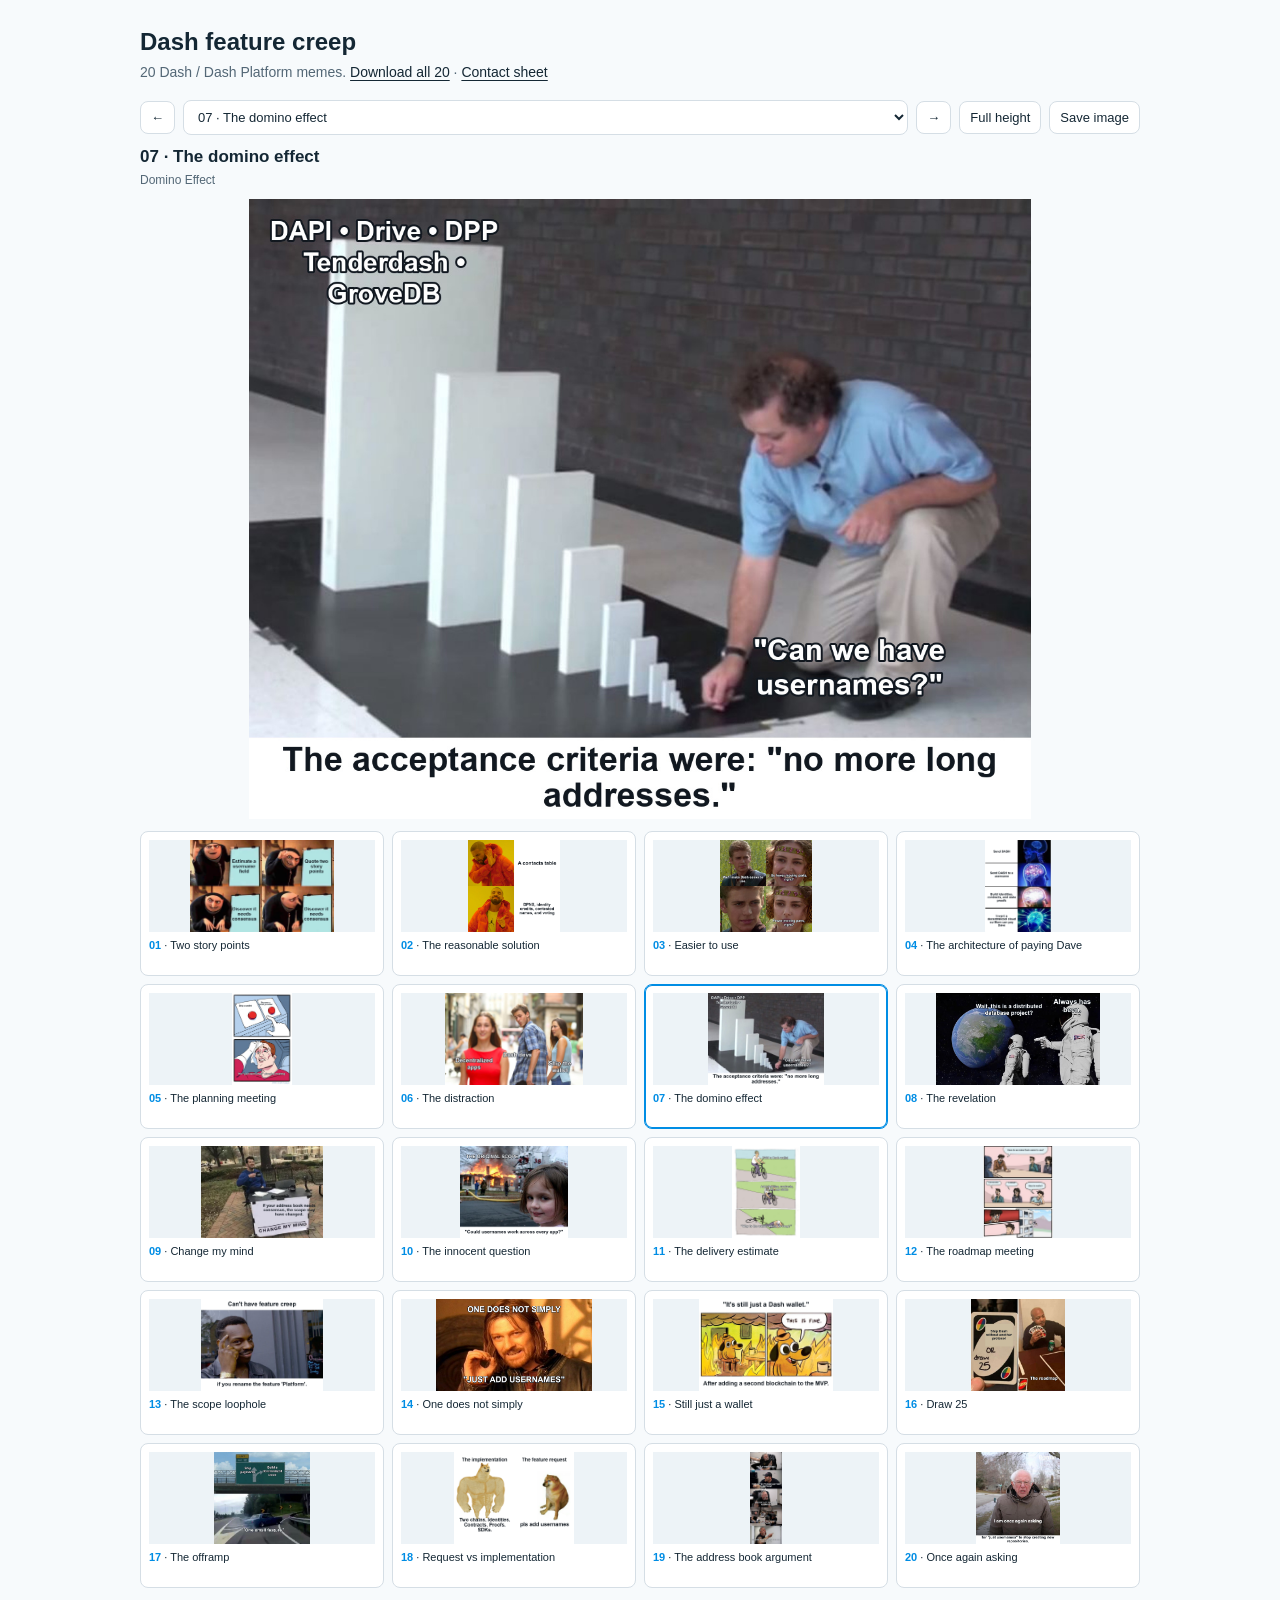
==== dash-feature-creep/index.html @ 3dcea393 "feat: publish Dash feature creep meme gallery" ====
<!doctype html><html><head><meta charset="utf-8"><meta name="viewport" content="width=device-width,initial-scale=1"><title>Dash feature creep — 20 memes</title><style>*{box-sizing:border-box}body{margin:0;font-family:var(--font-sans,Arial,sans-serif);color:var(--foreground,#142734)}.toolbar{display:flex;gap:8px;align-items:center;margin:0 0 12px;flex-wrap:wrap}button,select,a.action{font:inherit;font-size:13px;border:1px solid var(--border,#d5dee5);border-radius:8px;padding:8px 10px;color:var(--foreground,#142734);background:var(--card,#fff)}button,select{cursor:pointer}select{flex:1;min-width:150px}.stage{margin:0 0 12px;text-align:center}.stage img{display:block;width:100%;max-height:620px;object-fit:contain}.stage.full img{max-height:none}h2{font-size:17px;font-weight:650;margin:0 0 6px}.sub{font-size:12px;color:var(--muted-foreground,#536776);margin:0 0 12px}.grid{display:grid;grid-template-columns:repeat(4,minmax(0,1fr));gap:8px}.tile{padding:8px;text-align:left;border-radius:8px;background:var(--card,#fff);min-width:0}.tile[aria-pressed=true]{border-color:#008de4;box-shadow:inset 0 0 0 1px #008de4}.tile img{width:100%;height:92px;object-fit:contain;display:block;margin-bottom:6px;background:var(--secondary,#edf3f7)}.label{font-size:11px;line-height:1.3;display:block;min-height:29px}.n{color:#008de4;font-weight:800}button:hover{border-color:#008de4}a.action{text-decoration:none;white-space:nowrap}@media(max-width:450px){.grid{grid-template-columns:repeat(2,minmax(0,1fr))}.tile img{height:76px}.stage img{max-height:510px}.toolbar button{padding:8px}select{width:100%;order:-1;flex-basis:100%}}
:root{--background:#f7fafc;--foreground:#142734;--muted-foreground:#536776;--border:#d5dee5;--card:#fff;--secondary:#edf3f7;--font-sans:-apple-system,BlinkMacSystemFont,"Segoe UI",Arial,sans-serif;color-scheme:light}
@media(prefers-color-scheme:dark){:root{--background:#101820;--foreground:#dde6ee;--muted-foreground:#93a3b2;--border:#2a3844;--card:#17212b;--secondary:#1d2a35;color-scheme:dark}}
html{background:var(--background)}body{max-width:1040px;margin:0 auto;padding:28px 20px}h1{font-size:24px;margin:0 0 8px}.intro{font-size:14px;color:var(--muted-foreground);margin:0 0 20px}.intro a{color:var(--foreground);text-underline-offset:3px}.toolbar a:focus-visible,button:focus-visible,select:focus-visible{outline:2px solid #008de4;outline-offset:3px}@media(max-width:450px){body{padding:20px 12px}h1{font-size:21px}}
</style></head><body><h1>Dash feature creep</h1><p class="intro">20 Dash / Dash Platform memes. <a href="dash-feature-creep-20.zip" download>Download all 20</a> · <a href="contact-sheet.jpg">Contact sheet</a></p><div class="toolbar"><button id="prev" aria-label="Previous meme">←</button><select aria-label="Choose a meme"><option value="0" >01 · Two story points</option><option value="1" >02 · The reasonable solution</option><option value="2" >03 · Easier to use</option><option value="3" >04 · The architecture of paying Dave</option><option value="4" >05 · The planning meeting</option><option value="5" >06 · The distraction</option><option value="6" selected>07 · The domino effect</option><option value="7" >08 · The revelation</option><option value="8" >09 · Change my mind</option><option value="9" >10 · The innocent question</option><option value="10" >11 · The delivery estimate</option><option value="11" >12 · The roadmap meeting</option><option value="12" >13 · The scope loophole</option><option value="13" >14 · One does not simply</option><option value="14" >15 · Still just a wallet</option><option value="15" >16 · Draw 25</option><option value="16" >17 · The offramp</option><option value="17" >18 · Request vs implementation</option><option value="18" >19 · The address book argument</option><option value="19" >20 · Once again asking</option></select><button id="next" aria-label="Next meme">→</button><button id="expand" aria-pressed="false">Full height</button><a id="download" class="action" href="07-the-domino-effect.jpg" download="07-the-domino-effect.jpg">Save image</a></div><h2 id="title">07 · The domino effect</h2><p class="sub" id="detail">Domino Effect</p><figure class="stage"><img id="hero" src="07-the-domino-effect.jpg" alt="The domino effect"></figure><div class="grid"><button class="tile" data-index="0" aria-pressed="false"><img src="01-two-story-points.jpg" alt="Two story points"><span class="label"><span class="n">01</span> · Two story points</span></button><button class="tile" data-index="1" aria-pressed="false"><img src="02-the-reasonable-solution.jpg" alt="The reasonable solution"><span class="label"><span class="n">02</span> · The reasonable solution</span></button><button class="tile" data-index="2" aria-pressed="false"><img src="03-easier-to-use.jpg" alt="Easier to use"><span class="label"><span class="n">03</span> · Easier to use</span></button><button class="tile" data-index="3" aria-pressed="false"><img src="04-the-architecture-of-paying-dave.jpg" alt="The architecture of paying Dave"><span class="label"><span class="n">04</span> · The architecture of paying Dave</span></button><button class="tile" data-index="4" aria-pressed="false"><img src="05-the-planning-meeting.jpg" alt="The planning meeting"><span class="label"><span class="n">05</span> · The planning meeting</span></button><button class="tile" data-index="5" aria-pressed="false"><img src="06-the-distraction.jpg" alt="The distraction"><span class="label"><span class="n">06</span> · The distraction</span></button><button class="tile" data-index="6" aria-pressed="true"><img src="07-the-domino-effect.jpg" alt="The domino effect"><span class="label"><span class="n">07</span> · The domino effect</span></button><button class="tile" data-index="7" aria-pressed="false"><img src="08-the-revelation.jpg" alt="The revelation"><span class="label"><span class="n">08</span> · The revelation</span></button><button class="tile" data-index="8" aria-pressed="false"><img src="09-change-my-mind.jpg" alt="Change my mind"><span class="label"><span class="n">09</span> · Change my mind</span></button><button class="tile" data-index="9" aria-pressed="false"><img src="10-the-innocent-question.jpg" alt="The innocent question"><span class="label"><span class="n">10</span> · The innocent question</span></button><button class="tile" data-index="10" aria-pressed="false"><img src="11-the-delivery-estimate.jpg" alt="The delivery estimate"><span class="label"><span class="n">11</span> · The delivery estimate</span></button><button class="tile" data-index="11" aria-pressed="false"><img src="12-the-roadmap-meeting.jpg" alt="The roadmap meeting"><span class="label"><span class="n">12</span> · The roadmap meeting</span></button><button class="tile" data-index="12" aria-pressed="false"><img src="13-the-scope-loophole.jpg" alt="The scope loophole"><span class="label"><span class="n">13</span> · The scope loophole</span></button><button class="tile" data-index="13" aria-pressed="false"><img src="14-one-does-not-simply.jpg" alt="One does not simply"><span class="label"><span class="n">14</span> · One does not simply</span></button><button class="tile" data-index="14" aria-pressed="false"><img src="15-still-just-a-wallet.jpg" alt="Still just a wallet"><span class="label"><span class="n">15</span> · Still just a wallet</span></button><button class="tile" data-index="15" aria-pressed="false"><img src="16-draw-25.jpg" alt="Draw 25"><span class="label"><span class="n">16</span> · Draw 25</span></button><button class="tile" data-index="16" aria-pressed="false"><img src="17-the-offramp.jpg" alt="The offramp"><span class="label"><span class="n">17</span> · The offramp</span></button><button class="tile" data-index="17" aria-pressed="false"><img src="18-request-vs-implementation.jpg" alt="Request vs implementation"><span class="label"><span class="n">18</span> · Request vs implementation</span></button><button class="tile" data-index="18" aria-pressed="false"><img src="19-the-address-book-argument.jpg" alt="The address book argument"><span class="label"><span class="n">19</span> · The address book argument</span></button><button class="tile" data-index="19" aria-pressed="false"><img src="20-once-again-asking.jpg" alt="Once again asking"><span class="label"><span class="n">20</span> · Once again asking</span></button></div><script>const tiles=[...document.querySelectorAll('.tile')],select=document.querySelector('select'),hero=document.querySelector('#hero'),title=document.querySelector('#title'),detail=document.querySelector('#detail'),stage=document.querySelector('.stage'),download=document.querySelector('#download');const data=[{"title": "Two story points", "template": "Gru's Plan", "filename": "01-two-story-points.jpg"}, {"title": "The reasonable solution", "template": "Drake Hotline Bling", "filename": "02-the-reasonable-solution.jpg"}, {"title": "Easier to use", "template": "Anakin Padme 4 Panel", "filename": "03-easier-to-use.jpg"}, {"title": "The architecture of paying Dave", "template": "Expanding Brain", "filename": "04-the-architecture-of-paying-dave.jpg"}, {"title": "The planning meeting", "template": "Two Buttons", "filename": "05-the-planning-meeting.jpg"}, {"title": "The distraction", "template": "Distracted Boyfriend", "filename": "06-the-distraction.jpg"}, {"title": "The domino effect", "template": "Domino Effect", "filename": "07-the-domino-effect.jpg"}, {"title": "The revelation", "template": "Always Has Been", "filename": "08-the-revelation.jpg"}, {"title": "Change my mind", "template": "Change My Mind", "filename": "09-change-my-mind.jpg"}, {"title": "The innocent question", "template": "Disaster Girl", "filename": "10-the-innocent-question.jpg"}, {"title": "The delivery estimate", "template": "Bike Fall", "filename": "11-the-delivery-estimate.jpg"}, {"title": "The roadmap meeting", "template": "Boardroom Meeting Suggestion", "filename": "12-the-roadmap-meeting.jpg"}, {"title": "The scope loophole", "template": "Roll Safe Think About It", "filename": "13-the-scope-loophole.jpg"}, {"title": "One does not simply", "template": "One Does Not Simply", "filename": "14-one-does-not-simply.jpg"}, {"title": "Still just a wallet", "template": "This Is Fine", "filename": "15-still-just-a-wallet.jpg"}, {"title": "Draw 25", "template": "UNO Draw 25 Cards", "filename": "16-draw-25.jpg"}, {"title": "The offramp", "template": "Left Exit 12 Off Ramp", "filename": "17-the-offramp.jpg"}, {"title": "Request vs implementation", "template": "Buff Doge vs. Cheems", "filename": "18-request-vs-implementation.jpg"}, {"title": "The address book argument", "template": "American Chopper Argument", "filename": "19-the-address-book-argument.jpg"}, {"title": "Once again asking", "template": "Bernie I Am Once Again Asking For Your Support", "filename": "20-once-again-asking.jpg"}];let current=6;function choose(i){current=(i+tiles.length)%tiles.length;select.value=current;tiles.forEach((t,j)=>t.setAttribute('aria-pressed',j===current));const img=tiles[current].querySelector('img');hero.src=img.src;hero.alt=img.alt;title.textContent=String(current+1).padStart(2,'0')+' · '+data[current].title;detail.textContent=data[current].template;download.href=img.src;download.download=data[current].filename;}tiles.forEach((t,i)=>t.onclick=()=>{choose(i);window.scrollTo({top:0,behavior:'smooth'})});select.onchange=()=>choose(Number(select.value));document.querySelector('#prev').onclick=()=>choose(current-1);document.querySelector('#next').onclick=()=>choose(current+1);document.querySelector('#expand').onclick=e=>{const on=stage.classList.toggle('full');e.target.textContent=on?'Fit to view':'Full height';e.target.setAttribute('aria-pressed',on)};document.addEventListener('keydown',e=>{if(e.target.tagName==='SELECT')return;if(e.key==='ArrowLeft')choose(current-1);if(e.key==='ArrowRight')choose(current+1)});Promise.all([...document.images].map(im=>im.decode().catch(()=>null))).then(()=>console.log(JSON.stringify({variants:tiles.length,imagesLoaded:[...document.images].filter(im=>im.naturalWidth>0).length,horizontalOverflow:document.documentElement.scrollWidth>innerWidth})));</script></body></html>
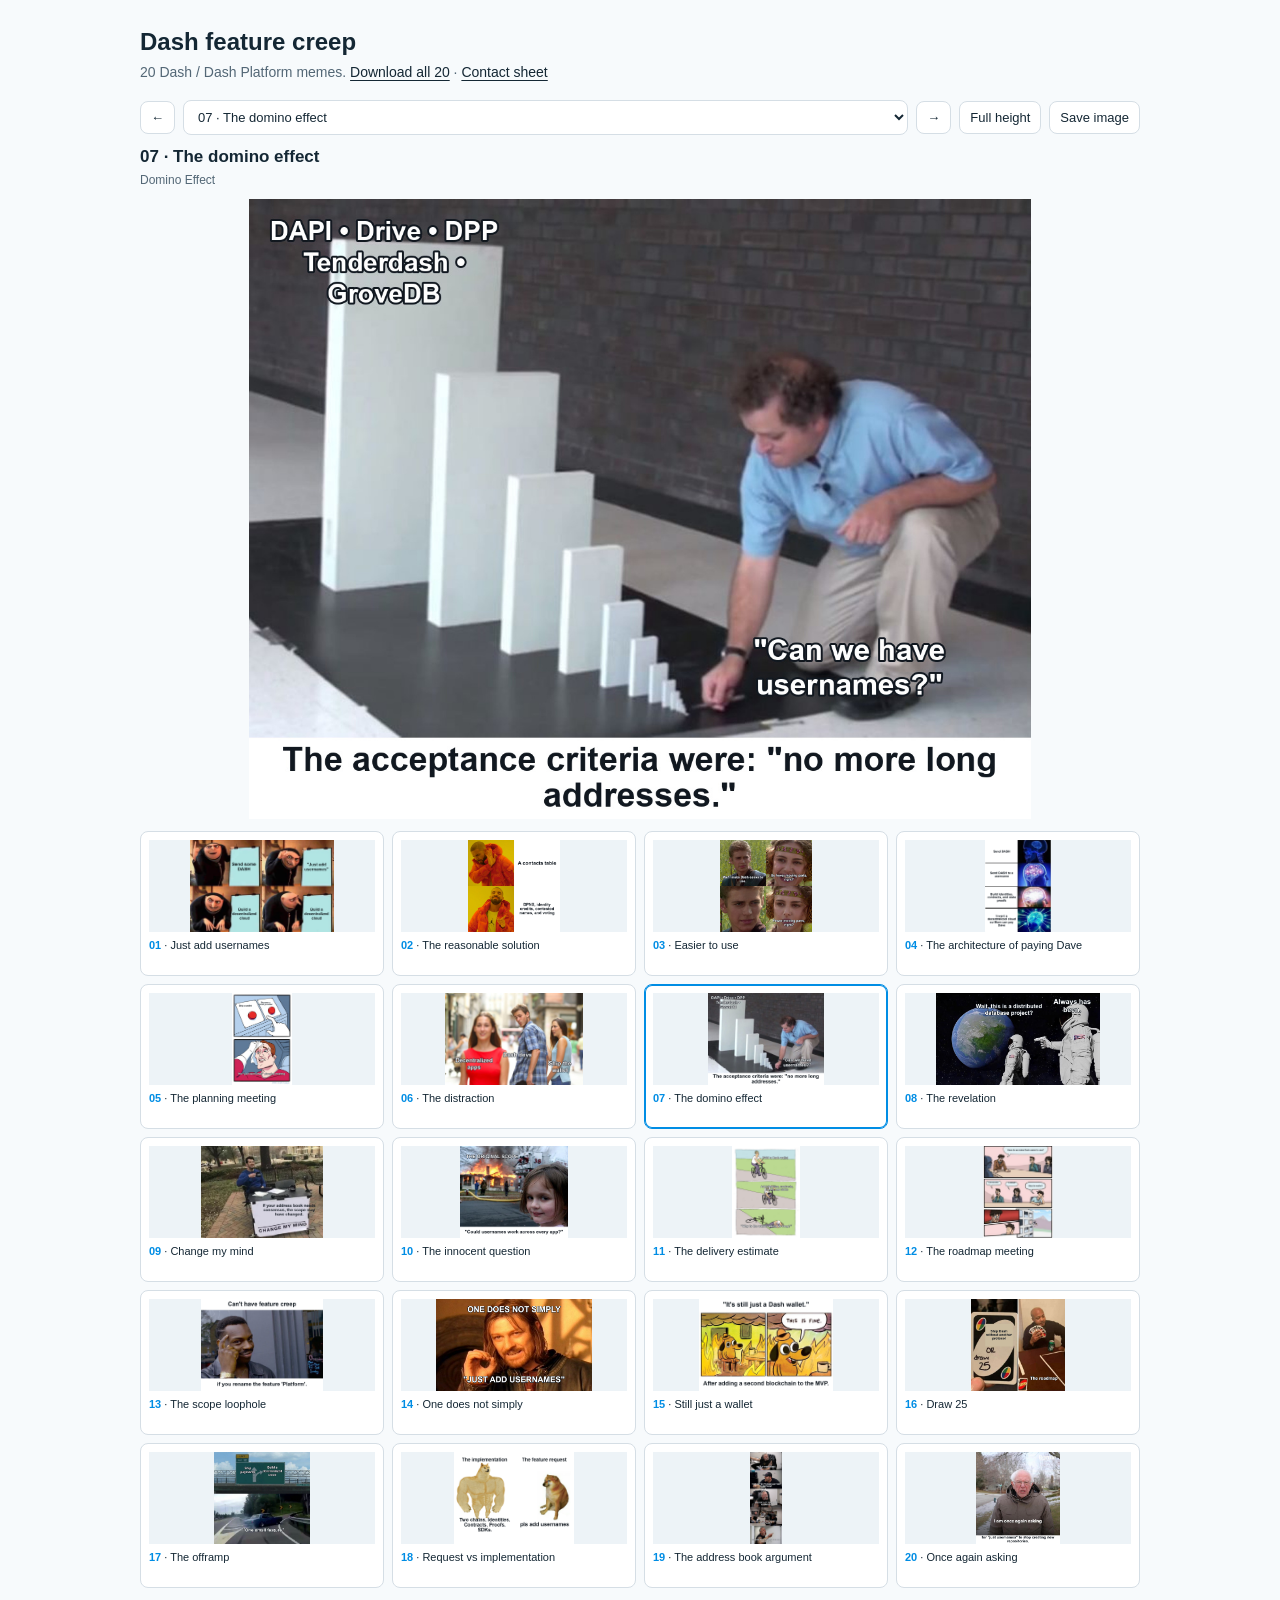
==== commit 5721cfdd: "fix: restore original Dash Gru meme" ====
--- a/dash-feature-creep/index.html
+++ b/dash-feature-creep/index.html
@@ -2,4 +2,4 @@
 :root{--background:#f7fafc;--foreground:#142734;--muted-foreground:#536776;--border:#d5dee5;--card:#fff;--secondary:#edf3f7;--font-sans:-apple-system,BlinkMacSystemFont,"Segoe UI",Arial,sans-serif;color-scheme:light}
 @media(prefers-color-scheme:dark){:root{--background:#101820;--foreground:#dde6ee;--muted-foreground:#93a3b2;--border:#2a3844;--card:#17212b;--secondary:#1d2a35;color-scheme:dark}}
 html{background:var(--background)}body{max-width:1040px;margin:0 auto;padding:28px 20px}h1{font-size:24px;margin:0 0 8px}.intro{font-size:14px;color:var(--muted-foreground);margin:0 0 20px}.intro a{color:var(--foreground);text-underline-offset:3px}.toolbar a:focus-visible,button:focus-visible,select:focus-visible{outline:2px solid #008de4;outline-offset:3px}@media(max-width:450px){body{padding:20px 12px}h1{font-size:21px}}
-</style></head><body><h1>Dash feature creep</h1><p class="intro">20 Dash / Dash Platform memes. <a href="dash-feature-creep-20.zip" download>Download all 20</a> · <a href="contact-sheet.jpg">Contact sheet</a></p><div class="toolbar"><button id="prev" aria-label="Previous meme">←</button><select aria-label="Choose a meme"><option value="0" >01 · Two story points</option><option value="1" >02 · The reasonable solution</option><option value="2" >03 · Easier to use</option><option value="3" >04 · The architecture of paying Dave</option><option value="4" >05 · The planning meeting</option><option value="5" >06 · The distraction</option><option value="6" selected>07 · The domino effect</option><option value="7" >08 · The revelation</option><option value="8" >09 · Change my mind</option><option value="9" >10 · The innocent question</option><option value="10" >11 · The delivery estimate</option><option value="11" >12 · The roadmap meeting</option><option value="12" >13 · The scope loophole</option><option value="13" >14 · One does not simply</option><option value="14" >15 · Still just a wallet</option><option value="15" >16 · Draw 25</option><option value="16" >17 · The offramp</option><option value="17" >18 · Request vs implementation</option><option value="18" >19 · The address book argument</option><option value="19" >20 · Once again asking</option></select><button id="next" aria-label="Next meme">→</button><button id="expand" aria-pressed="false">Full height</button><a id="download" class="action" href="07-the-domino-effect.jpg" download="07-the-domino-effect.jpg">Save image</a></div><h2 id="title">07 · The domino effect</h2><p class="sub" id="detail">Domino Effect</p><figure class="stage"><img id="hero" src="07-the-domino-effect.jpg" alt="The domino effect"></figure><div class="grid"><button class="tile" data-index="0" aria-pressed="false"><img src="01-two-story-points.jpg" alt="Two story points"><span class="label"><span class="n">01</span> · Two story points</span></button><button class="tile" data-index="1" aria-pressed="false"><img src="02-the-reasonable-solution.jpg" alt="The reasonable solution"><span class="label"><span class="n">02</span> · The reasonable solution</span></button><button class="tile" data-index="2" aria-pressed="false"><img src="03-easier-to-use.jpg" alt="Easier to use"><span class="label"><span class="n">03</span> · Easier to use</span></button><button class="tile" data-index="3" aria-pressed="false"><img src="04-the-architecture-of-paying-dave.jpg" alt="The architecture of paying Dave"><span class="label"><span class="n">04</span> · The architecture of paying Dave</span></button><button class="tile" data-index="4" aria-pressed="false"><img src="05-the-planning-meeting.jpg" alt="The planning meeting"><span class="label"><span class="n">05</span> · The planning meeting</span></button><button class="tile" data-index="5" aria-pressed="false"><img src="06-the-distraction.jpg" alt="The distraction"><span class="label"><span class="n">06</span> · The distraction</span></button><button class="tile" data-index="6" aria-pressed="true"><img src="07-the-domino-effect.jpg" alt="The domino effect"><span class="label"><span class="n">07</span> · The domino effect</span></button><button class="tile" data-index="7" aria-pressed="false"><img src="08-the-revelation.jpg" alt="The revelation"><span class="label"><span class="n">08</span> · The revelation</span></button><button class="tile" data-index="8" aria-pressed="false"><img src="09-change-my-mind.jpg" alt="Change my mind"><span class="label"><span class="n">09</span> · Change my mind</span></button><button class="tile" data-index="9" aria-pressed="false"><img src="10-the-innocent-question.jpg" alt="The innocent question"><span class="label"><span class="n">10</span> · The innocent question</span></button><button class="tile" data-index="10" aria-pressed="false"><img src="11-the-delivery-estimate.jpg" alt="The delivery estimate"><span class="label"><span class="n">11</span> · The delivery estimate</span></button><button class="tile" data-index="11" aria-pressed="false"><img src="12-the-roadmap-meeting.jpg" alt="The roadmap meeting"><span class="label"><span class="n">12</span> · The roadmap meeting</span></button><button class="tile" data-index="12" aria-pressed="false"><img src="13-the-scope-loophole.jpg" alt="The scope loophole"><span class="label"><span class="n">13</span> · The scope loophole</span></button><button class="tile" data-index="13" aria-pressed="false"><img src="14-one-does-not-simply.jpg" alt="One does not simply"><span class="label"><span class="n">14</span> · One does not simply</span></button><button class="tile" data-index="14" aria-pressed="false"><img src="15-still-just-a-wallet.jpg" alt="Still just a wallet"><span class="label"><span class="n">15</span> · Still just a wallet</span></button><button class="tile" data-index="15" aria-pressed="false"><img src="16-draw-25.jpg" alt="Draw 25"><span class="label"><span class="n">16</span> · Draw 25</span></button><button class="tile" data-index="16" aria-pressed="false"><img src="17-the-offramp.jpg" alt="The offramp"><span class="label"><span class="n">17</span> · The offramp</span></button><button class="tile" data-index="17" aria-pressed="false"><img src="18-request-vs-implementation.jpg" alt="Request vs implementation"><span class="label"><span class="n">18</span> · Request vs implementation</span></button><button class="tile" data-index="18" aria-pressed="false"><img src="19-the-address-book-argument.jpg" alt="The address book argument"><span class="label"><span class="n">19</span> · The address book argument</span></button><button class="tile" data-index="19" aria-pressed="false"><img src="20-once-again-asking.jpg" alt="Once again asking"><span class="label"><span class="n">20</span> · Once again asking</span></button></div><script>const tiles=[...document.querySelectorAll('.tile')],select=document.querySelector('select'),hero=document.querySelector('#hero'),title=document.querySelector('#title'),detail=document.querySelector('#detail'),stage=document.querySelector('.stage'),download=document.querySelector('#download');const data=[{"title": "Two story points", "template": "Gru's Plan", "filename": "01-two-story-points.jpg"}, {"title": "The reasonable solution", "template": "Drake Hotline Bling", "filename": "02-the-reasonable-solution.jpg"}, {"title": "Easier to use", "template": "Anakin Padme 4 Panel", "filename": "03-easier-to-use.jpg"}, {"title": "The architecture of paying Dave", "template": "Expanding Brain", "filename": "04-the-architecture-of-paying-dave.jpg"}, {"title": "The planning meeting", "template": "Two Buttons", "filename": "05-the-planning-meeting.jpg"}, {"title": "The distraction", "template": "Distracted Boyfriend", "filename": "06-the-distraction.jpg"}, {"title": "The domino effect", "template": "Domino Effect", "filename": "07-the-domino-effect.jpg"}, {"title": "The revelation", "template": "Always Has Been", "filename": "08-the-revelation.jpg"}, {"title": "Change my mind", "template": "Change My Mind", "filename": "09-change-my-mind.jpg"}, {"title": "The innocent question", "template": "Disaster Girl", "filename": "10-the-innocent-question.jpg"}, {"title": "The delivery estimate", "template": "Bike Fall", "filename": "11-the-delivery-estimate.jpg"}, {"title": "The roadmap meeting", "template": "Boardroom Meeting Suggestion", "filename": "12-the-roadmap-meeting.jpg"}, {"title": "The scope loophole", "template": "Roll Safe Think About It", "filename": "13-the-scope-loophole.jpg"}, {"title": "One does not simply", "template": "One Does Not Simply", "filename": "14-one-does-not-simply.jpg"}, {"title": "Still just a wallet", "template": "This Is Fine", "filename": "15-still-just-a-wallet.jpg"}, {"title": "Draw 25", "template": "UNO Draw 25 Cards", "filename": "16-draw-25.jpg"}, {"title": "The offramp", "template": "Left Exit 12 Off Ramp", "filename": "17-the-offramp.jpg"}, {"title": "Request vs implementation", "template": "Buff Doge vs. Cheems", "filename": "18-request-vs-implementation.jpg"}, {"title": "The address book argument", "template": "American Chopper Argument", "filename": "19-the-address-book-argument.jpg"}, {"title": "Once again asking", "template": "Bernie I Am Once Again Asking For Your Support", "filename": "20-once-again-asking.jpg"}];let current=6;function choose(i){current=(i+tiles.length)%tiles.length;select.value=current;tiles.forEach((t,j)=>t.setAttribute('aria-pressed',j===current));const img=tiles[current].querySelector('img');hero.src=img.src;hero.alt=img.alt;title.textContent=String(current+1).padStart(2,'0')+' · '+data[current].title;detail.textContent=data[current].template;download.href=img.src;download.download=data[current].filename;}tiles.forEach((t,i)=>t.onclick=()=>{choose(i);window.scrollTo({top:0,behavior:'smooth'})});select.onchange=()=>choose(Number(select.value));document.querySelector('#prev').onclick=()=>choose(current-1);document.querySelector('#next').onclick=()=>choose(current+1);document.querySelector('#expand').onclick=e=>{const on=stage.classList.toggle('full');e.target.textContent=on?'Fit to view':'Full height';e.target.setAttribute('aria-pressed',on)};document.addEventListener('keydown',e=>{if(e.target.tagName==='SELECT')return;if(e.key==='ArrowLeft')choose(current-1);if(e.key==='ArrowRight')choose(current+1)});Promise.all([...document.images].map(im=>im.decode().catch(()=>null))).then(()=>console.log(JSON.stringify({variants:tiles.length,imagesLoaded:[...document.images].filter(im=>im.naturalWidth>0).length,horizontalOverflow:document.documentElement.scrollWidth>innerWidth})));</script></body></html>+</style></head><body><h1>Dash feature creep</h1><p class="intro">20 Dash / Dash Platform memes. <a href="dash-feature-creep-20.zip" download>Download all 20</a> · <a href="contact-sheet.jpg">Contact sheet</a></p><div class="toolbar"><button id="prev" aria-label="Previous meme">←</button><select aria-label="Choose a meme"><option value="0" >01 · Just add usernames</option><option value="1" >02 · The reasonable solution</option><option value="2" >03 · Easier to use</option><option value="3" >04 · The architecture of paying Dave</option><option value="4" >05 · The planning meeting</option><option value="5" >06 · The distraction</option><option value="6" selected>07 · The domino effect</option><option value="7" >08 · The revelation</option><option value="8" >09 · Change my mind</option><option value="9" >10 · The innocent question</option><option value="10" >11 · The delivery estimate</option><option value="11" >12 · The roadmap meeting</option><option value="12" >13 · The scope loophole</option><option value="13" >14 · One does not simply</option><option value="14" >15 · Still just a wallet</option><option value="15" >16 · Draw 25</option><option value="16" >17 · The offramp</option><option value="17" >18 · Request vs implementation</option><option value="18" >19 · The address book argument</option><option value="19" >20 · Once again asking</option></select><button id="next" aria-label="Next meme">→</button><button id="expand" aria-pressed="false">Full height</button><a id="download" class="action" href="07-the-domino-effect.jpg" download="07-the-domino-effect.jpg">Save image</a></div><h2 id="title">07 · The domino effect</h2><p class="sub" id="detail">Domino Effect</p><figure class="stage"><img id="hero" src="07-the-domino-effect.jpg" alt="The domino effect"></figure><div class="grid"><button class="tile" data-index="0" aria-pressed="false"><img src="01-just-add-usernames.jpg" alt="Just add usernames"><span class="label"><span class="n">01</span> · Just add usernames</span></button><button class="tile" data-index="1" aria-pressed="false"><img src="02-the-reasonable-solution.jpg" alt="The reasonable solution"><span class="label"><span class="n">02</span> · The reasonable solution</span></button><button class="tile" data-index="2" aria-pressed="false"><img src="03-easier-to-use.jpg" alt="Easier to use"><span class="label"><span class="n">03</span> · Easier to use</span></button><button class="tile" data-index="3" aria-pressed="false"><img src="04-the-architecture-of-paying-dave.jpg" alt="The architecture of paying Dave"><span class="label"><span class="n">04</span> · The architecture of paying Dave</span></button><button class="tile" data-index="4" aria-pressed="false"><img src="05-the-planning-meeting.jpg" alt="The planning meeting"><span class="label"><span class="n">05</span> · The planning meeting</span></button><button class="tile" data-index="5" aria-pressed="false"><img src="06-the-distraction.jpg" alt="The distraction"><span class="label"><span class="n">06</span> · The distraction</span></button><button class="tile" data-index="6" aria-pressed="true"><img src="07-the-domino-effect.jpg" alt="The domino effect"><span class="label"><span class="n">07</span> · The domino effect</span></button><button class="tile" data-index="7" aria-pressed="false"><img src="08-the-revelation.jpg" alt="The revelation"><span class="label"><span class="n">08</span> · The revelation</span></button><button class="tile" data-index="8" aria-pressed="false"><img src="09-change-my-mind.jpg" alt="Change my mind"><span class="label"><span class="n">09</span> · Change my mind</span></button><button class="tile" data-index="9" aria-pressed="false"><img src="10-the-innocent-question.jpg" alt="The innocent question"><span class="label"><span class="n">10</span> · The innocent question</span></button><button class="tile" data-index="10" aria-pressed="false"><img src="11-the-delivery-estimate.jpg" alt="The delivery estimate"><span class="label"><span class="n">11</span> · The delivery estimate</span></button><button class="tile" data-index="11" aria-pressed="false"><img src="12-the-roadmap-meeting.jpg" alt="The roadmap meeting"><span class="label"><span class="n">12</span> · The roadmap meeting</span></button><button class="tile" data-index="12" aria-pressed="false"><img src="13-the-scope-loophole.jpg" alt="The scope loophole"><span class="label"><span class="n">13</span> · The scope loophole</span></button><button class="tile" data-index="13" aria-pressed="false"><img src="14-one-does-not-simply.jpg" alt="One does not simply"><span class="label"><span class="n">14</span> · One does not simply</span></button><button class="tile" data-index="14" aria-pressed="false"><img src="15-still-just-a-wallet.jpg" alt="Still just a wallet"><span class="label"><span class="n">15</span> · Still just a wallet</span></button><button class="tile" data-index="15" aria-pressed="false"><img src="16-draw-25.jpg" alt="Draw 25"><span class="label"><span class="n">16</span> · Draw 25</span></button><button class="tile" data-index="16" aria-pressed="false"><img src="17-the-offramp.jpg" alt="The offramp"><span class="label"><span class="n">17</span> · The offramp</span></button><button class="tile" data-index="17" aria-pressed="false"><img src="18-request-vs-implementation.jpg" alt="Request vs implementation"><span class="label"><span class="n">18</span> · Request vs implementation</span></button><button class="tile" data-index="18" aria-pressed="false"><img src="19-the-address-book-argument.jpg" alt="The address book argument"><span class="label"><span class="n">19</span> · The address book argument</span></button><button class="tile" data-index="19" aria-pressed="false"><img src="20-once-again-asking.jpg" alt="Once again asking"><span class="label"><span class="n">20</span> · Once again asking</span></button></div><script>const tiles=[...document.querySelectorAll('.tile')],select=document.querySelector('select'),hero=document.querySelector('#hero'),title=document.querySelector('#title'),detail=document.querySelector('#detail'),stage=document.querySelector('.stage'),download=document.querySelector('#download');const data=[{"title": "Just add usernames", "template": "Gru's Plan", "filename": "01-just-add-usernames.jpg"}, {"title": "The reasonable solution", "template": "Drake Hotline Bling", "filename": "02-the-reasonable-solution.jpg"}, {"title": "Easier to use", "template": "Anakin Padme 4 Panel", "filename": "03-easier-to-use.jpg"}, {"title": "The architecture of paying Dave", "template": "Expanding Brain", "filename": "04-the-architecture-of-paying-dave.jpg"}, {"title": "The planning meeting", "template": "Two Buttons", "filename": "05-the-planning-meeting.jpg"}, {"title": "The distraction", "template": "Distracted Boyfriend", "filename": "06-the-distraction.jpg"}, {"title": "The domino effect", "template": "Domino Effect", "filename": "07-the-domino-effect.jpg"}, {"title": "The revelation", "template": "Always Has Been", "filename": "08-the-revelation.jpg"}, {"title": "Change my mind", "template": "Change My Mind", "filename": "09-change-my-mind.jpg"}, {"title": "The innocent question", "template": "Disaster Girl", "filename": "10-the-innocent-question.jpg"}, {"title": "The delivery estimate", "template": "Bike Fall", "filename": "11-the-delivery-estimate.jpg"}, {"title": "The roadmap meeting", "template": "Boardroom Meeting Suggestion", "filename": "12-the-roadmap-meeting.jpg"}, {"title": "The scope loophole", "template": "Roll Safe Think About It", "filename": "13-the-scope-loophole.jpg"}, {"title": "One does not simply", "template": "One Does Not Simply", "filename": "14-one-does-not-simply.jpg"}, {"title": "Still just a wallet", "template": "This Is Fine", "filename": "15-still-just-a-wallet.jpg"}, {"title": "Draw 25", "template": "UNO Draw 25 Cards", "filename": "16-draw-25.jpg"}, {"title": "The offramp", "template": "Left Exit 12 Off Ramp", "filename": "17-the-offramp.jpg"}, {"title": "Request vs implementation", "template": "Buff Doge vs. Cheems", "filename": "18-request-vs-implementation.jpg"}, {"title": "The address book argument", "template": "American Chopper Argument", "filename": "19-the-address-book-argument.jpg"}, {"title": "Once again asking", "template": "Bernie I Am Once Again Asking For Your Support", "filename": "20-once-again-asking.jpg"}];let current=6;function choose(i){current=(i+tiles.length)%tiles.length;select.value=current;tiles.forEach((t,j)=>t.setAttribute('aria-pressed',j===current));const img=tiles[current].querySelector('img');hero.src=img.src;hero.alt=img.alt;title.textContent=String(current+1).padStart(2,'0')+' · '+data[current].title;detail.textContent=data[current].template;download.href=img.src;download.download=data[current].filename;}tiles.forEach((t,i)=>t.onclick=()=>{choose(i);window.scrollTo({top:0,behavior:'smooth'})});select.onchange=()=>choose(Number(select.value));document.querySelector('#prev').onclick=()=>choose(current-1);document.querySelector('#next').onclick=()=>choose(current+1);document.querySelector('#expand').onclick=e=>{const on=stage.classList.toggle('full');e.target.textContent=on?'Fit to view':'Full height';e.target.setAttribute('aria-pressed',on)};document.addEventListener('keydown',e=>{if(e.target.tagName==='SELECT')return;if(e.key==='ArrowLeft')choose(current-1);if(e.key==='ArrowRight')choose(current+1)});Promise.all([...document.images].map(im=>im.decode().catch(()=>null))).then(()=>console.log(JSON.stringify({variants:tiles.length,imagesLoaded:[...document.images].filter(im=>im.naturalWidth>0).length,horizontalOverflow:document.documentElement.scrollWidth>innerWidth})));</script></body></html>
